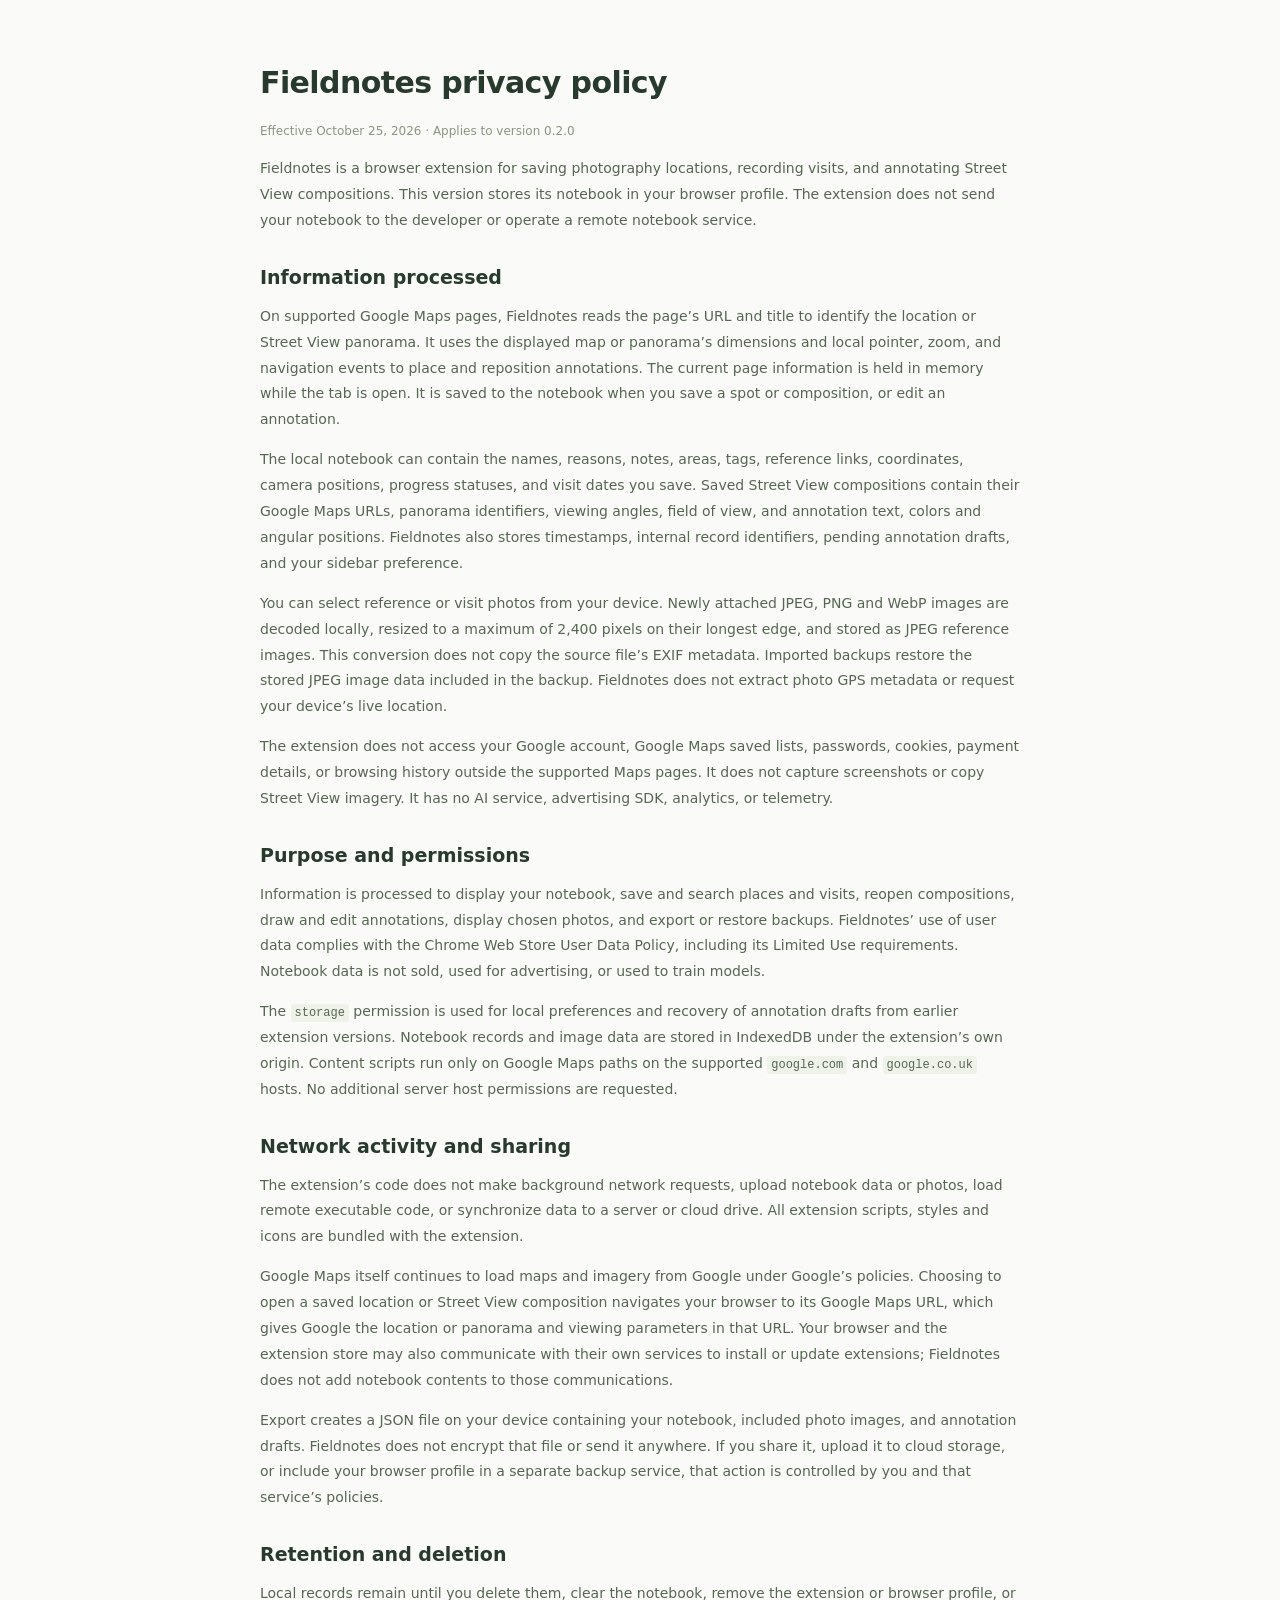
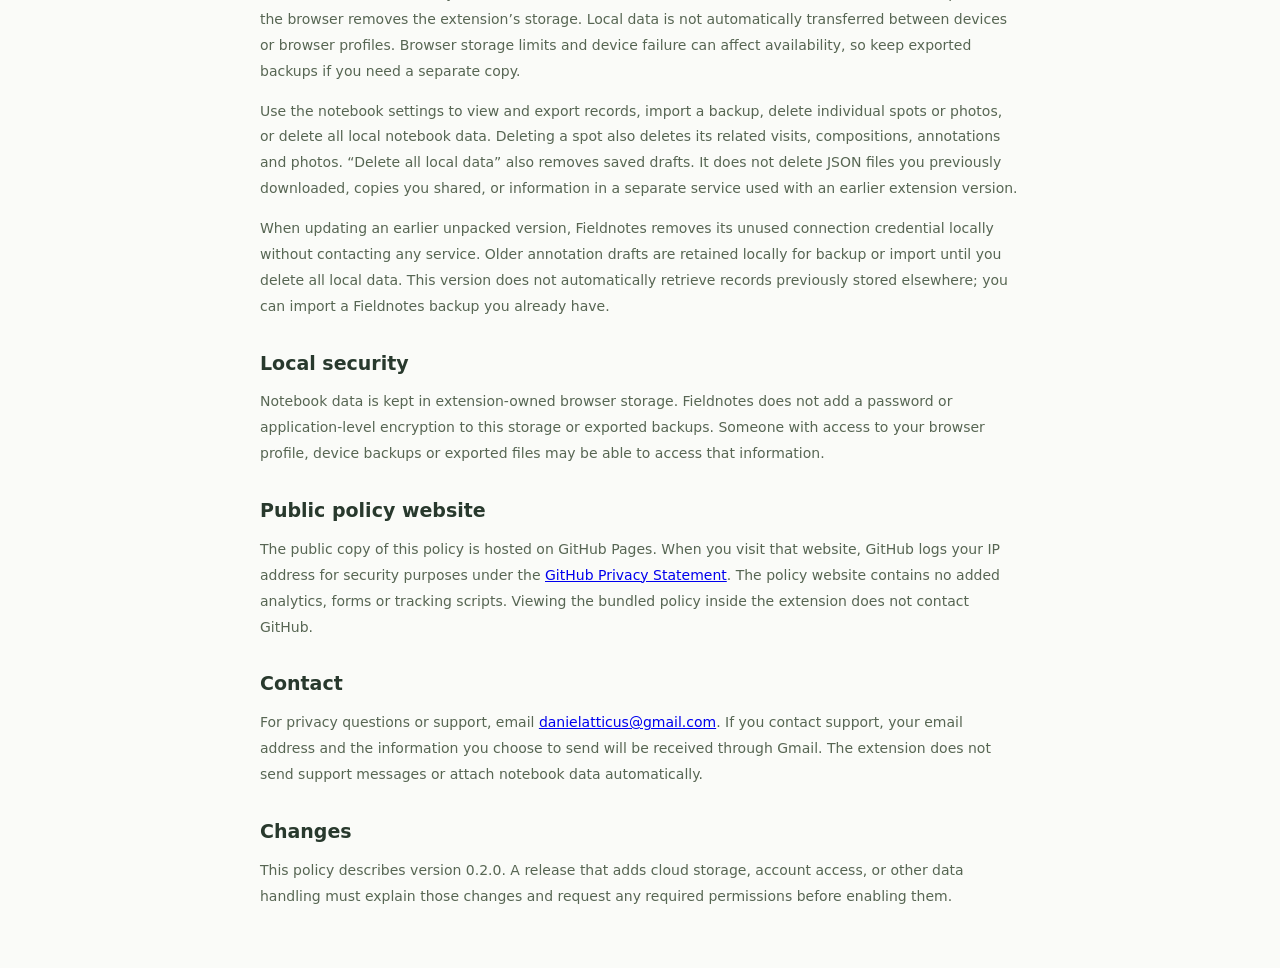
==== index.html @ b9ea6f0a "Publish Fieldnotes privacy policy" ====
<!doctype html>
<html lang="en"><head><meta charset="utf-8"><meta name="viewport" content="width=device-width,initial-scale=1"><title>Fieldnotes privacy policy</title><link rel="stylesheet" href="privacy.css"></head>
<body><main>
<h1>Fieldnotes privacy policy</h1>
<p class="date">Effective October 25, 2026 · Applies to version 0.2.0</p>
<p>Fieldnotes is a browser extension for saving photography locations, recording visits, and annotating Street View compositions. This version stores its notebook in your browser profile. The extension does not send your notebook to the developer or operate a remote notebook service.</p>
<h2>Information processed</h2>
<p>On supported Google Maps pages, Fieldnotes reads the page’s URL and title to identify the location or Street View panorama. It uses the displayed map or panorama’s dimensions and local pointer, zoom, and navigation events to place and reposition annotations. The current page information is held in memory while the tab is open. It is saved to the notebook when you save a spot or composition, or edit an annotation.</p>
<p>The local notebook can contain the names, reasons, notes, areas, tags, reference links, coordinates, camera positions, progress statuses, and visit dates you save. Saved Street View compositions contain their Google Maps URLs, panorama identifiers, viewing angles, field of view, and annotation text, colors and angular positions. Fieldnotes also stores timestamps, internal record identifiers, pending annotation drafts, and your sidebar preference.</p>
<p>You can select reference or visit photos from your device. Newly attached JPEG, PNG and WebP images are decoded locally, resized to a maximum of 2,400 pixels on their longest edge, and stored as JPEG reference images. This conversion does not copy the source file’s EXIF metadata. Imported backups restore the stored JPEG image data included in the backup. Fieldnotes does not extract photo GPS metadata or request your device’s live location.</p>
<p>The extension does not access your Google account, Google Maps saved lists, passwords, cookies, payment details, or browsing history outside the supported Maps pages. It does not capture screenshots or copy Street View imagery. It has no AI service, advertising SDK, analytics, or telemetry.</p>
<h2>Purpose and permissions</h2>
<p>Information is processed to display your notebook, save and search places and visits, reopen compositions, draw and edit annotations, display chosen photos, and export or restore backups. Fieldnotes’ use of user data complies with the Chrome Web Store User Data Policy, including its Limited Use requirements. Notebook data is not sold, used for advertising, or used to train models.</p>
<p>The <code>storage</code> permission is used for local preferences and recovery of annotation drafts from earlier extension versions. Notebook records and image data are stored in IndexedDB under the extension’s own origin. Content scripts run only on Google Maps paths on the supported <code>google.com</code> and <code>google.co.uk</code> hosts. No additional server host permissions are requested.</p>
<h2>Network activity and sharing</h2>
<p>The extension’s code does not make background network requests, upload notebook data or photos, load remote executable code, or synchronize data to a server or cloud drive. All extension scripts, styles and icons are bundled with the extension.</p>
<p>Google Maps itself continues to load maps and imagery from Google under Google’s policies. Choosing to open a saved location or Street View composition navigates your browser to its Google Maps URL, which gives Google the location or panorama and viewing parameters in that URL. Your browser and the extension store may also communicate with their own services to install or update extensions; Fieldnotes does not add notebook contents to those communications.</p>
<p>Export creates a JSON file on your device containing your notebook, included photo images, and annotation drafts. Fieldnotes does not encrypt that file or send it anywhere. If you share it, upload it to cloud storage, or include your browser profile in a separate backup service, that action is controlled by you and that service’s policies.</p>
<h2>Retention and deletion</h2>
<p>Local records remain until you delete them, clear the notebook, remove the extension or browser profile, or the browser removes the extension’s storage. Local data is not automatically transferred between devices or browser profiles. Browser storage limits and device failure can affect availability, so keep exported backups if you need a separate copy.</p>
<p>Use the notebook settings to view and export records, import a backup, delete individual spots or photos, or delete all local notebook data. Deleting a spot also deletes its related visits, compositions, annotations and photos. “Delete all local data” also removes saved drafts. It does not delete JSON files you previously downloaded, copies you shared, or information in a separate service used with an earlier extension version.</p>
<p>When updating an earlier unpacked version, Fieldnotes removes its unused connection credential locally without contacting any service. Older annotation drafts are retained locally for backup or import until you delete all local data. This version does not automatically retrieve records previously stored elsewhere; you can import a Fieldnotes backup you already have.</p>
<h2>Local security</h2>
<p>Notebook data is kept in extension-owned browser storage. Fieldnotes does not add a password or application-level encryption to this storage or exported backups. Someone with access to your browser profile, device backups or exported files may be able to access that information.</p>
<h2>Public policy website</h2>
<p>The public copy of this policy is hosted on GitHub Pages. When you visit that website, GitHub logs your IP address for security purposes under the <a href="https://docs.github.com/en/site-policy/privacy-policies/github-general-privacy-statement">GitHub Privacy Statement</a>. The policy website contains no added analytics, forms or tracking scripts. Viewing the bundled policy inside the extension does not contact GitHub.</p>
<h2>Contact</h2>
<p>For privacy questions or support, email <a href="mailto:danielatticus@gmail.com">danielatticus@gmail.com</a>. If you contact support, your email address and the information you choose to send will be received through Gmail. The extension does not send support messages or attach notebook data automatically.</p>
<h2>Changes</h2>
<p>This policy describes version 0.2.0. A release that adds cloud storage, account access, or other data handling must explain those changes and request any required permissions before enabling them.</p>
</main></body></html>
---- privacy.css ----
:root{font-family:system-ui,-apple-system,sans-serif;color:#28392d;background:#fafbf8}body{margin:0;padding:45px 22px}main{max-width:760px;margin:auto}h1{font-size:30px;letter-spacing:-.6px;font-weight:600}h2{font-size:19px;margin-top:32px;font-weight:600}p{font-size:14px;line-height:1.85;color:#576653}.date{font-size:12px;color:#8a9681}code{font-size:12px;background:#eef2e9;padding:2px 4px;border-radius:3px}
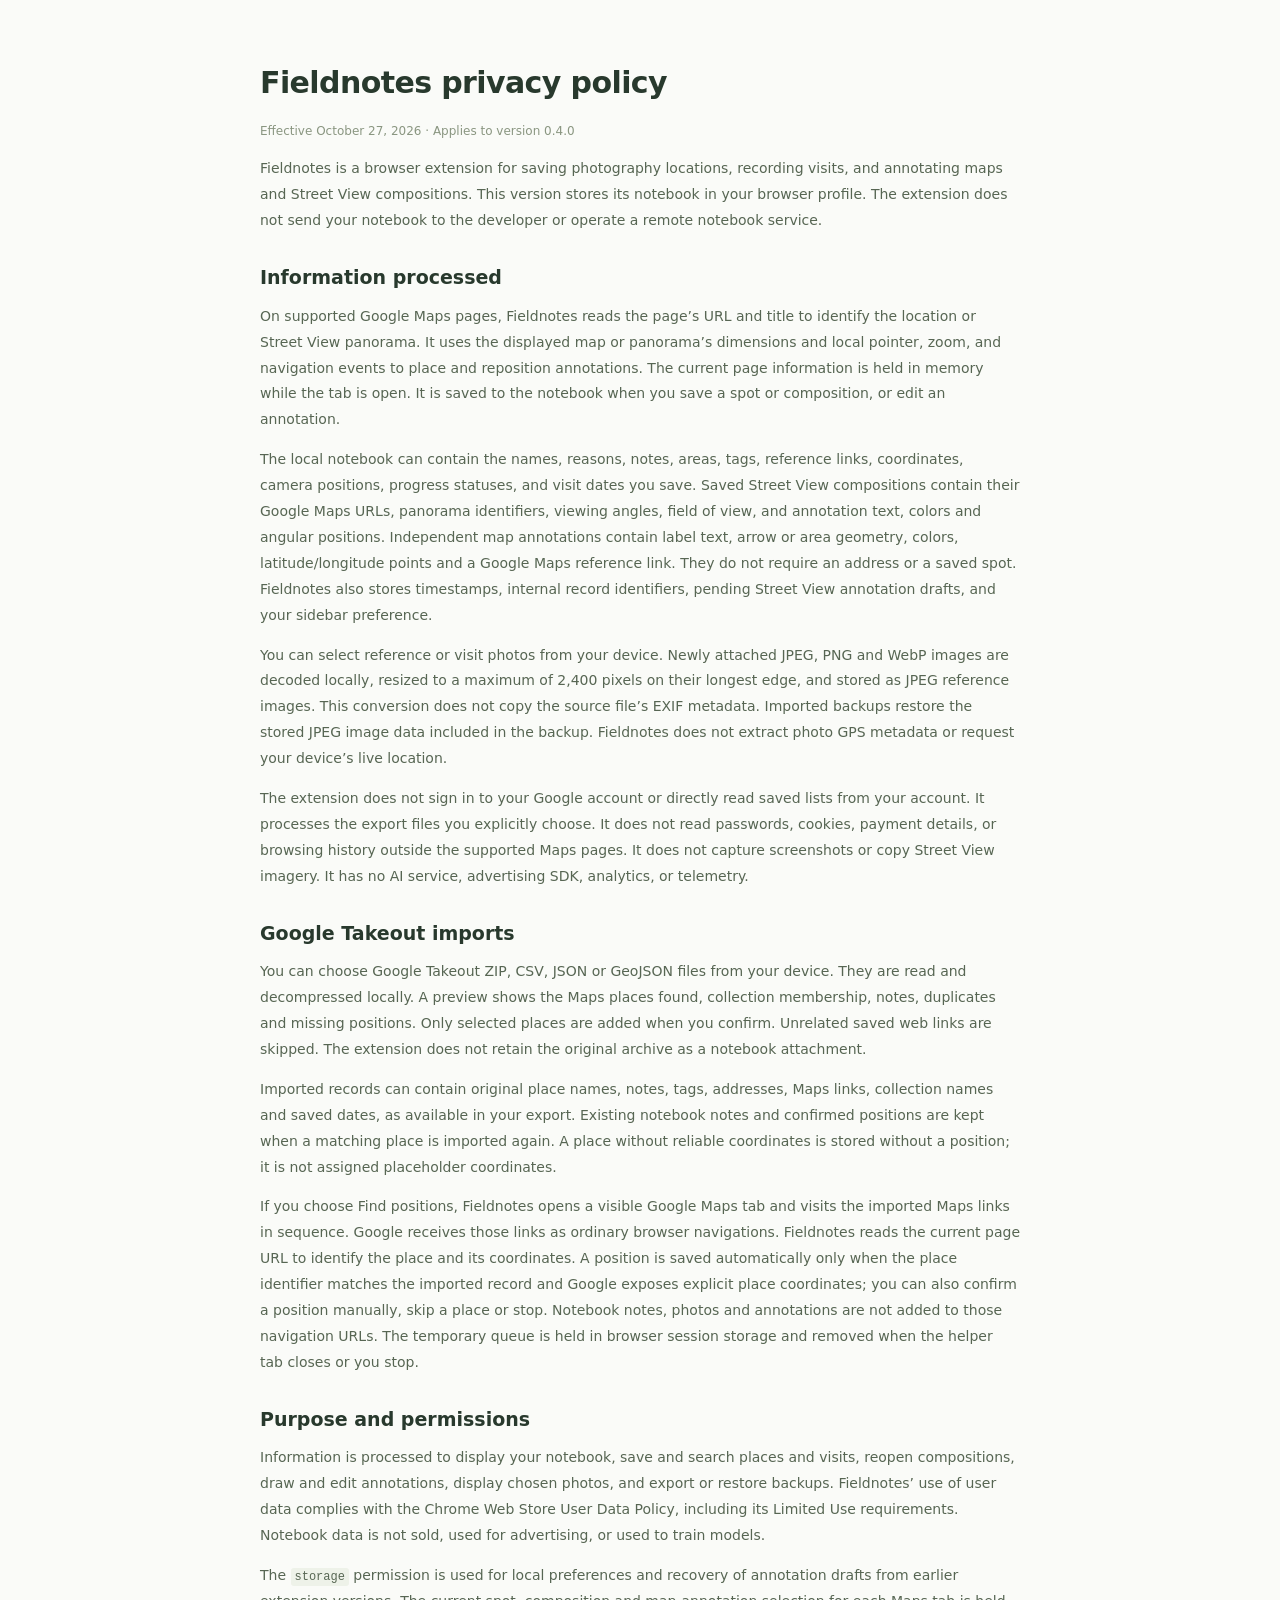
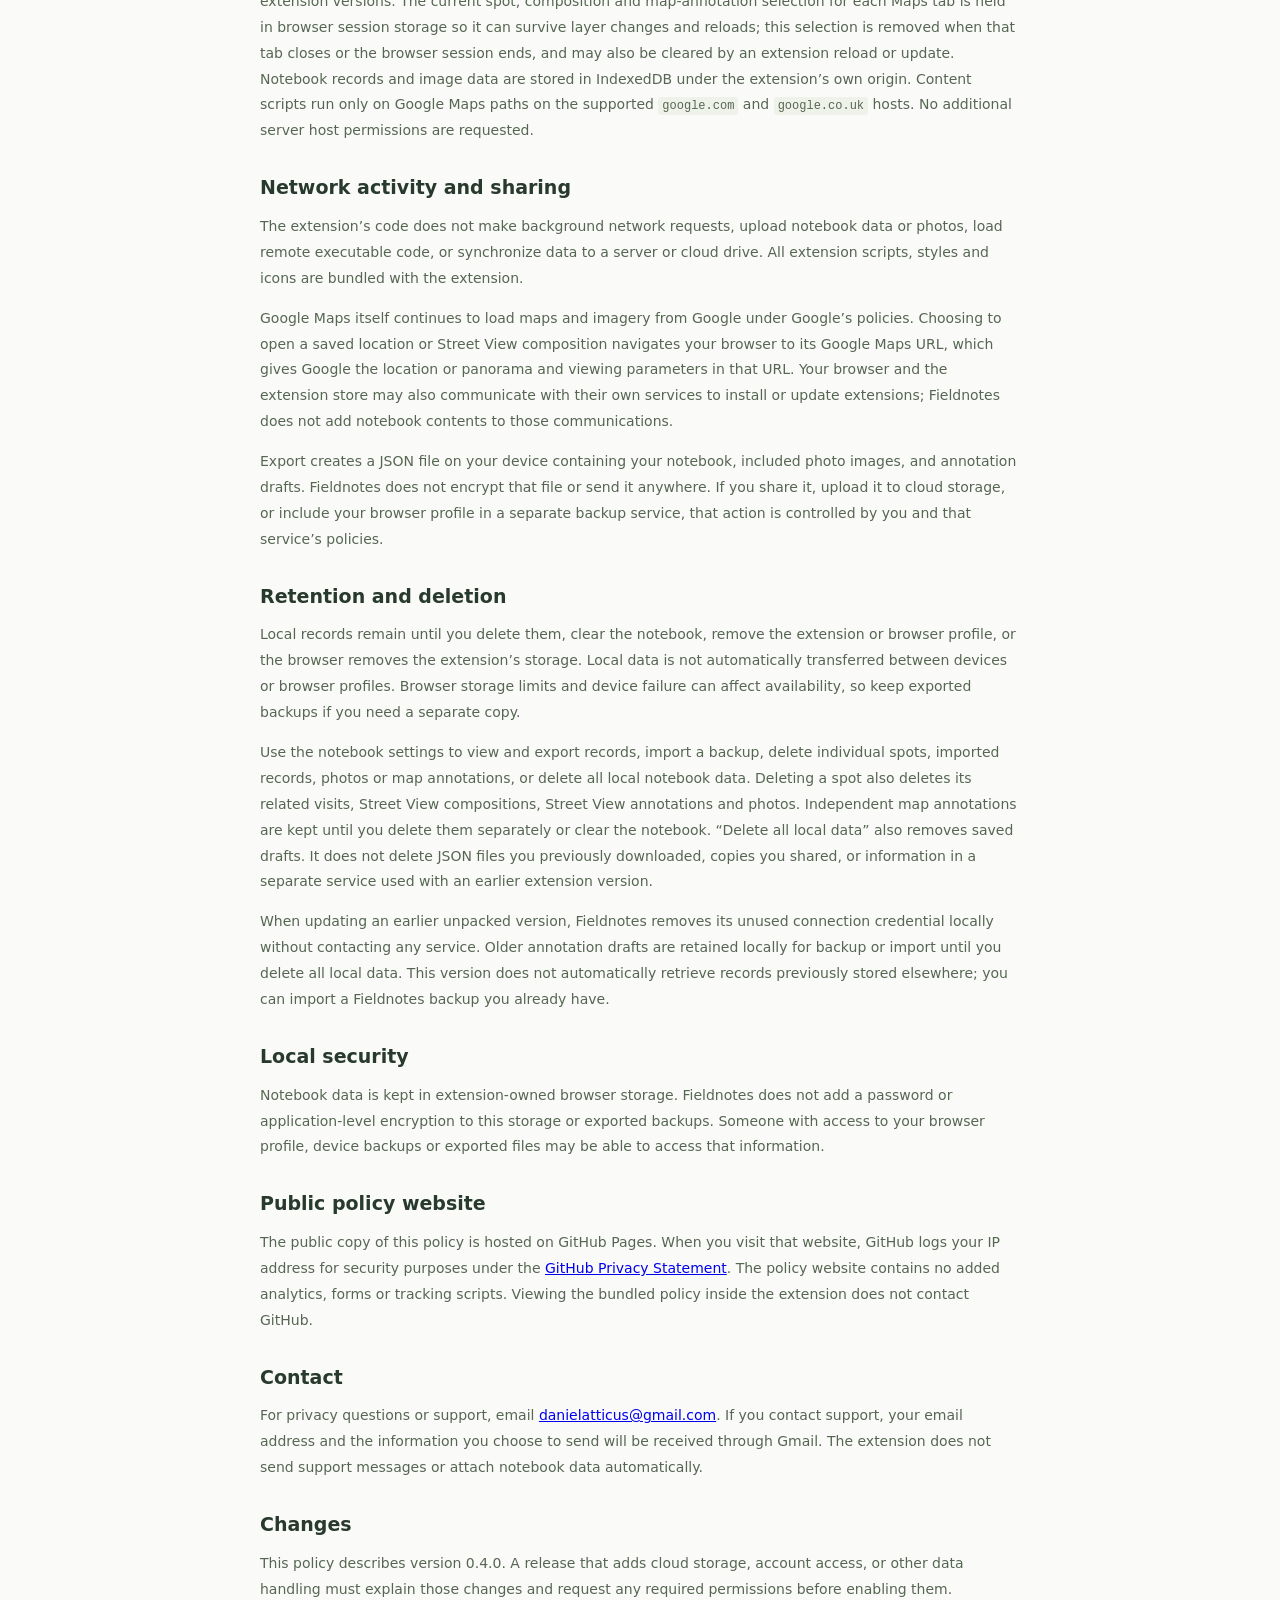
==== commit 90c0f12a: "Update privacy policy for Fieldnotes 0.4.0 imports and map annotations" ====
--- a/index.html
+++ b/index.html
@@ -2,23 +2,27 @@
 <html lang="en"><head><meta charset="utf-8"><meta name="viewport" content="width=device-width,initial-scale=1"><title>Fieldnotes privacy policy</title><link rel="stylesheet" href="privacy.css"></head>
 <body><main>
 <h1>Fieldnotes privacy policy</h1>
-<p class="date">Effective October 25, 2026 · Applies to version 0.2.0</p>
-<p>Fieldnotes is a browser extension for saving photography locations, recording visits, and annotating Street View compositions. This version stores its notebook in your browser profile. The extension does not send your notebook to the developer or operate a remote notebook service.</p>
+<p class="date">Effective October 27, 2026 · Applies to version 0.4.0</p>
+<p>Fieldnotes is a browser extension for saving photography locations, recording visits, and annotating maps and Street View compositions. This version stores its notebook in your browser profile. The extension does not send your notebook to the developer or operate a remote notebook service.</p>
 <h2>Information processed</h2>
 <p>On supported Google Maps pages, Fieldnotes reads the page’s URL and title to identify the location or Street View panorama. It uses the displayed map or panorama’s dimensions and local pointer, zoom, and navigation events to place and reposition annotations. The current page information is held in memory while the tab is open. It is saved to the notebook when you save a spot or composition, or edit an annotation.</p>
-<p>The local notebook can contain the names, reasons, notes, areas, tags, reference links, coordinates, camera positions, progress statuses, and visit dates you save. Saved Street View compositions contain their Google Maps URLs, panorama identifiers, viewing angles, field of view, and annotation text, colors and angular positions. Fieldnotes also stores timestamps, internal record identifiers, pending annotation drafts, and your sidebar preference.</p>
+<p>The local notebook can contain the names, reasons, notes, areas, tags, reference links, coordinates, camera positions, progress statuses, and visit dates you save. Saved Street View compositions contain their Google Maps URLs, panorama identifiers, viewing angles, field of view, and annotation text, colors and angular positions. Independent map annotations contain label text, arrow or area geometry, colors, latitude/longitude points and a Google Maps reference link. They do not require an address or a saved spot. Fieldnotes also stores timestamps, internal record identifiers, pending Street View annotation drafts, and your sidebar preference.</p>
 <p>You can select reference or visit photos from your device. Newly attached JPEG, PNG and WebP images are decoded locally, resized to a maximum of 2,400 pixels on their longest edge, and stored as JPEG reference images. This conversion does not copy the source file’s EXIF metadata. Imported backups restore the stored JPEG image data included in the backup. Fieldnotes does not extract photo GPS metadata or request your device’s live location.</p>
-<p>The extension does not access your Google account, Google Maps saved lists, passwords, cookies, payment details, or browsing history outside the supported Maps pages. It does not capture screenshots or copy Street View imagery. It has no AI service, advertising SDK, analytics, or telemetry.</p>
+<p>The extension does not sign in to your Google account or directly read saved lists from your account. It processes the export files you explicitly choose. It does not read passwords, cookies, payment details, or browsing history outside the supported Maps pages. It does not capture screenshots or copy Street View imagery. It has no AI service, advertising SDK, analytics, or telemetry.</p>
+<h2>Google Takeout imports</h2>
+<p>You can choose Google Takeout ZIP, CSV, JSON or GeoJSON files from your device. They are read and decompressed locally. A preview shows the Maps places found, collection membership, notes, duplicates and missing positions. Only selected places are added when you confirm. Unrelated saved web links are skipped. The extension does not retain the original archive as a notebook attachment.</p>
+<p>Imported records can contain original place names, notes, tags, addresses, Maps links, collection names and saved dates, as available in your export. Existing notebook notes and confirmed positions are kept when a matching place is imported again. A place without reliable coordinates is stored without a position; it is not assigned placeholder coordinates.</p>
+<p>If you choose Find positions, Fieldnotes opens a visible Google Maps tab and visits the imported Maps links in sequence. Google receives those links as ordinary browser navigations. Fieldnotes reads the current page URL to identify the place and its coordinates. A position is saved automatically only when the place identifier matches the imported record and Google exposes explicit place coordinates; you can also confirm a position manually, skip a place or stop. Notebook notes, photos and annotations are not added to those navigation URLs. The temporary queue is held in browser session storage and removed when the helper tab closes or you stop.</p>
 <h2>Purpose and permissions</h2>
 <p>Information is processed to display your notebook, save and search places and visits, reopen compositions, draw and edit annotations, display chosen photos, and export or restore backups. Fieldnotes’ use of user data complies with the Chrome Web Store User Data Policy, including its Limited Use requirements. Notebook data is not sold, used for advertising, or used to train models.</p>
-<p>The <code>storage</code> permission is used for local preferences and recovery of annotation drafts from earlier extension versions. Notebook records and image data are stored in IndexedDB under the extension’s own origin. Content scripts run only on Google Maps paths on the supported <code>google.com</code> and <code>google.co.uk</code> hosts. No additional server host permissions are requested.</p>
+<p>The <code>storage</code> permission is used for local preferences and recovery of annotation drafts from earlier extension versions. The current spot, composition and map-annotation selection for each Maps tab is held in browser session storage so it can survive layer changes and reloads; this selection is removed when that tab closes or the browser session ends, and may also be cleared by an extension reload or update. Notebook records and image data are stored in IndexedDB under the extension’s own origin. Content scripts run only on Google Maps paths on the supported <code>google.com</code> and <code>google.co.uk</code> hosts. No additional server host permissions are requested.</p>
 <h2>Network activity and sharing</h2>
 <p>The extension’s code does not make background network requests, upload notebook data or photos, load remote executable code, or synchronize data to a server or cloud drive. All extension scripts, styles and icons are bundled with the extension.</p>
 <p>Google Maps itself continues to load maps and imagery from Google under Google’s policies. Choosing to open a saved location or Street View composition navigates your browser to its Google Maps URL, which gives Google the location or panorama and viewing parameters in that URL. Your browser and the extension store may also communicate with their own services to install or update extensions; Fieldnotes does not add notebook contents to those communications.</p>
 <p>Export creates a JSON file on your device containing your notebook, included photo images, and annotation drafts. Fieldnotes does not encrypt that file or send it anywhere. If you share it, upload it to cloud storage, or include your browser profile in a separate backup service, that action is controlled by you and that service’s policies.</p>
 <h2>Retention and deletion</h2>
 <p>Local records remain until you delete them, clear the notebook, remove the extension or browser profile, or the browser removes the extension’s storage. Local data is not automatically transferred between devices or browser profiles. Browser storage limits and device failure can affect availability, so keep exported backups if you need a separate copy.</p>
-<p>Use the notebook settings to view and export records, import a backup, delete individual spots or photos, or delete all local notebook data. Deleting a spot also deletes its related visits, compositions, annotations and photos. “Delete all local data” also removes saved drafts. It does not delete JSON files you previously downloaded, copies you shared, or information in a separate service used with an earlier extension version.</p>
+<p>Use the notebook settings to view and export records, import a backup, delete individual spots, imported records, photos or map annotations, or delete all local notebook data. Deleting a spot also deletes its related visits, Street View compositions, Street View annotations and photos. Independent map annotations are kept until you delete them separately or clear the notebook. “Delete all local data” also removes saved drafts. It does not delete JSON files you previously downloaded, copies you shared, or information in a separate service used with an earlier extension version.</p>
 <p>When updating an earlier unpacked version, Fieldnotes removes its unused connection credential locally without contacting any service. Older annotation drafts are retained locally for backup or import until you delete all local data. This version does not automatically retrieve records previously stored elsewhere; you can import a Fieldnotes backup you already have.</p>
 <h2>Local security</h2>
 <p>Notebook data is kept in extension-owned browser storage. Fieldnotes does not add a password or application-level encryption to this storage or exported backups. Someone with access to your browser profile, device backups or exported files may be able to access that information.</p>
@@ -27,5 +31,5 @@
 <h2>Contact</h2>
 <p>For privacy questions or support, email <a href="mailto:danielatticus@gmail.com">danielatticus@gmail.com</a>. If you contact support, your email address and the information you choose to send will be received through Gmail. The extension does not send support messages or attach notebook data automatically.</p>
 <h2>Changes</h2>
-<p>This policy describes version 0.2.0. A release that adds cloud storage, account access, or other data handling must explain those changes and request any required permissions before enabling them.</p>
+<p>This policy describes version 0.4.0. A release that adds cloud storage, account access, or other data handling must explain those changes and request any required permissions before enabling them.</p>
 </main></body></html>
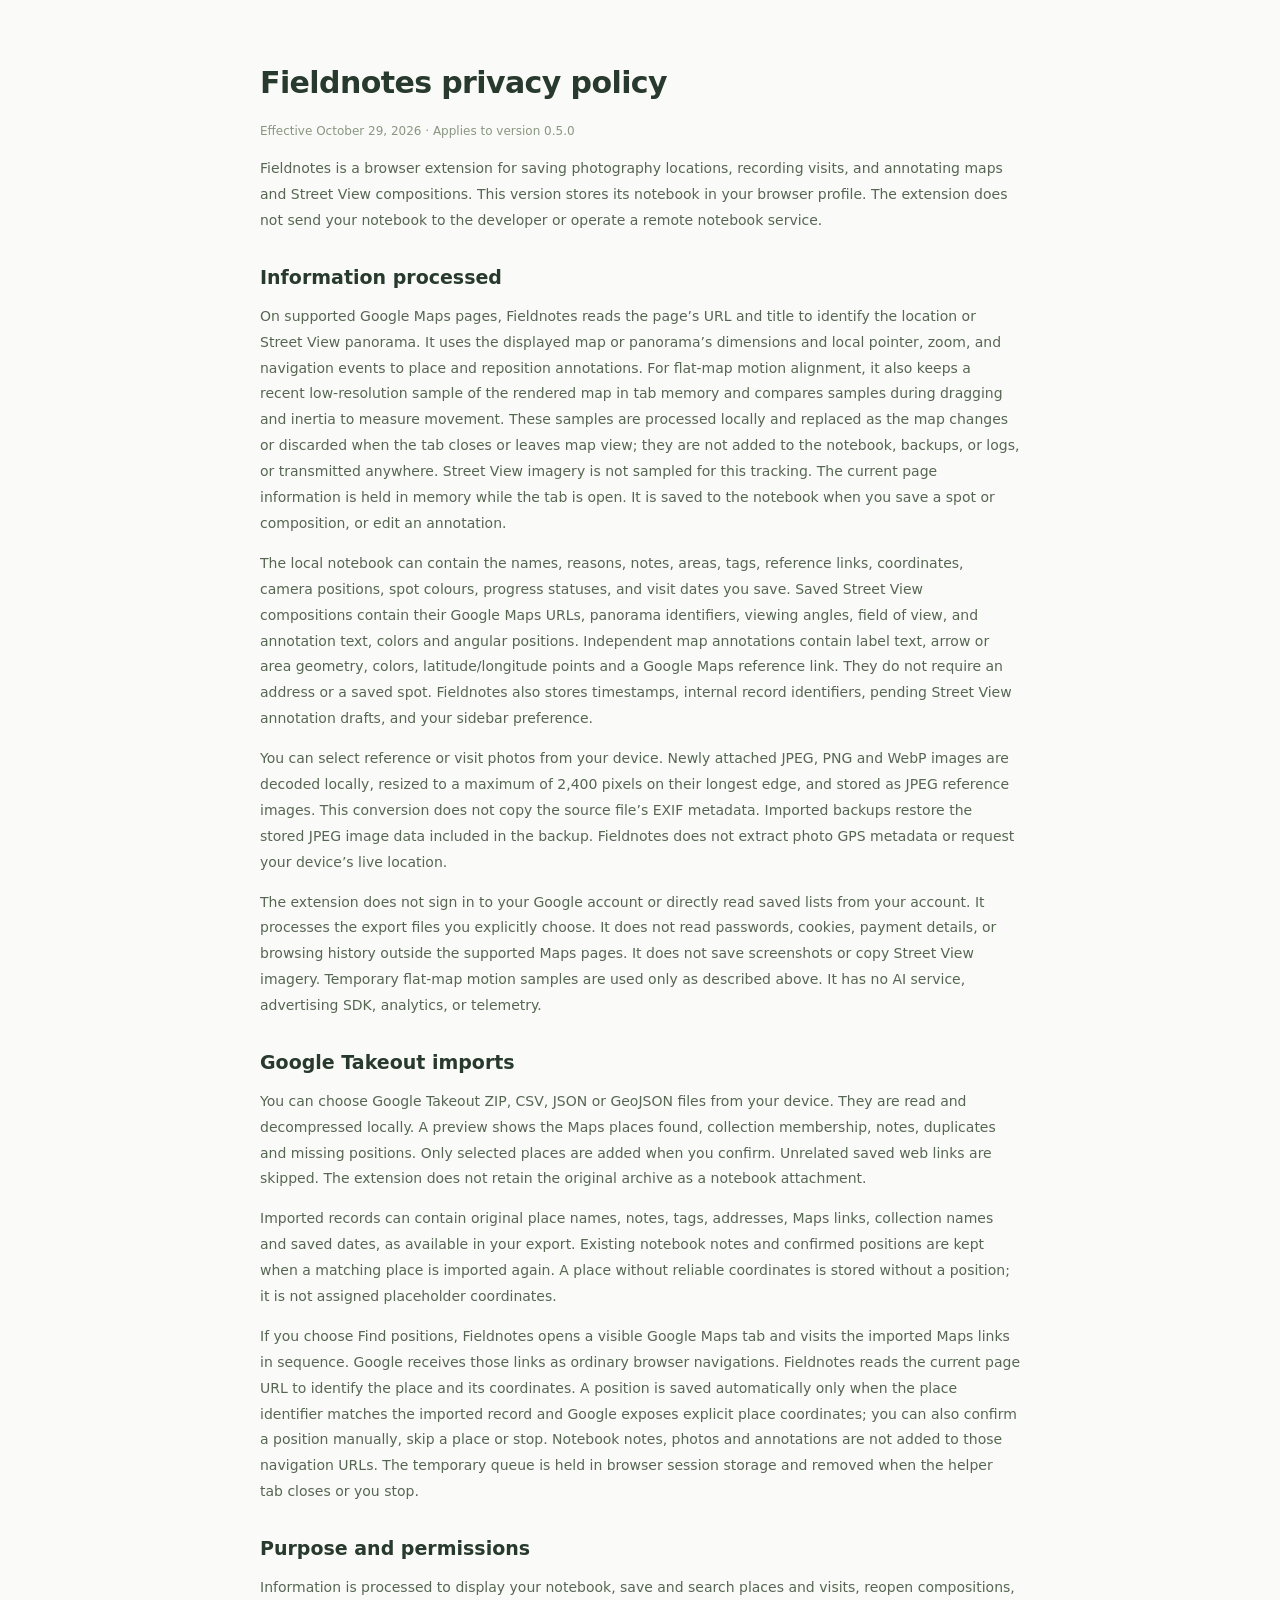
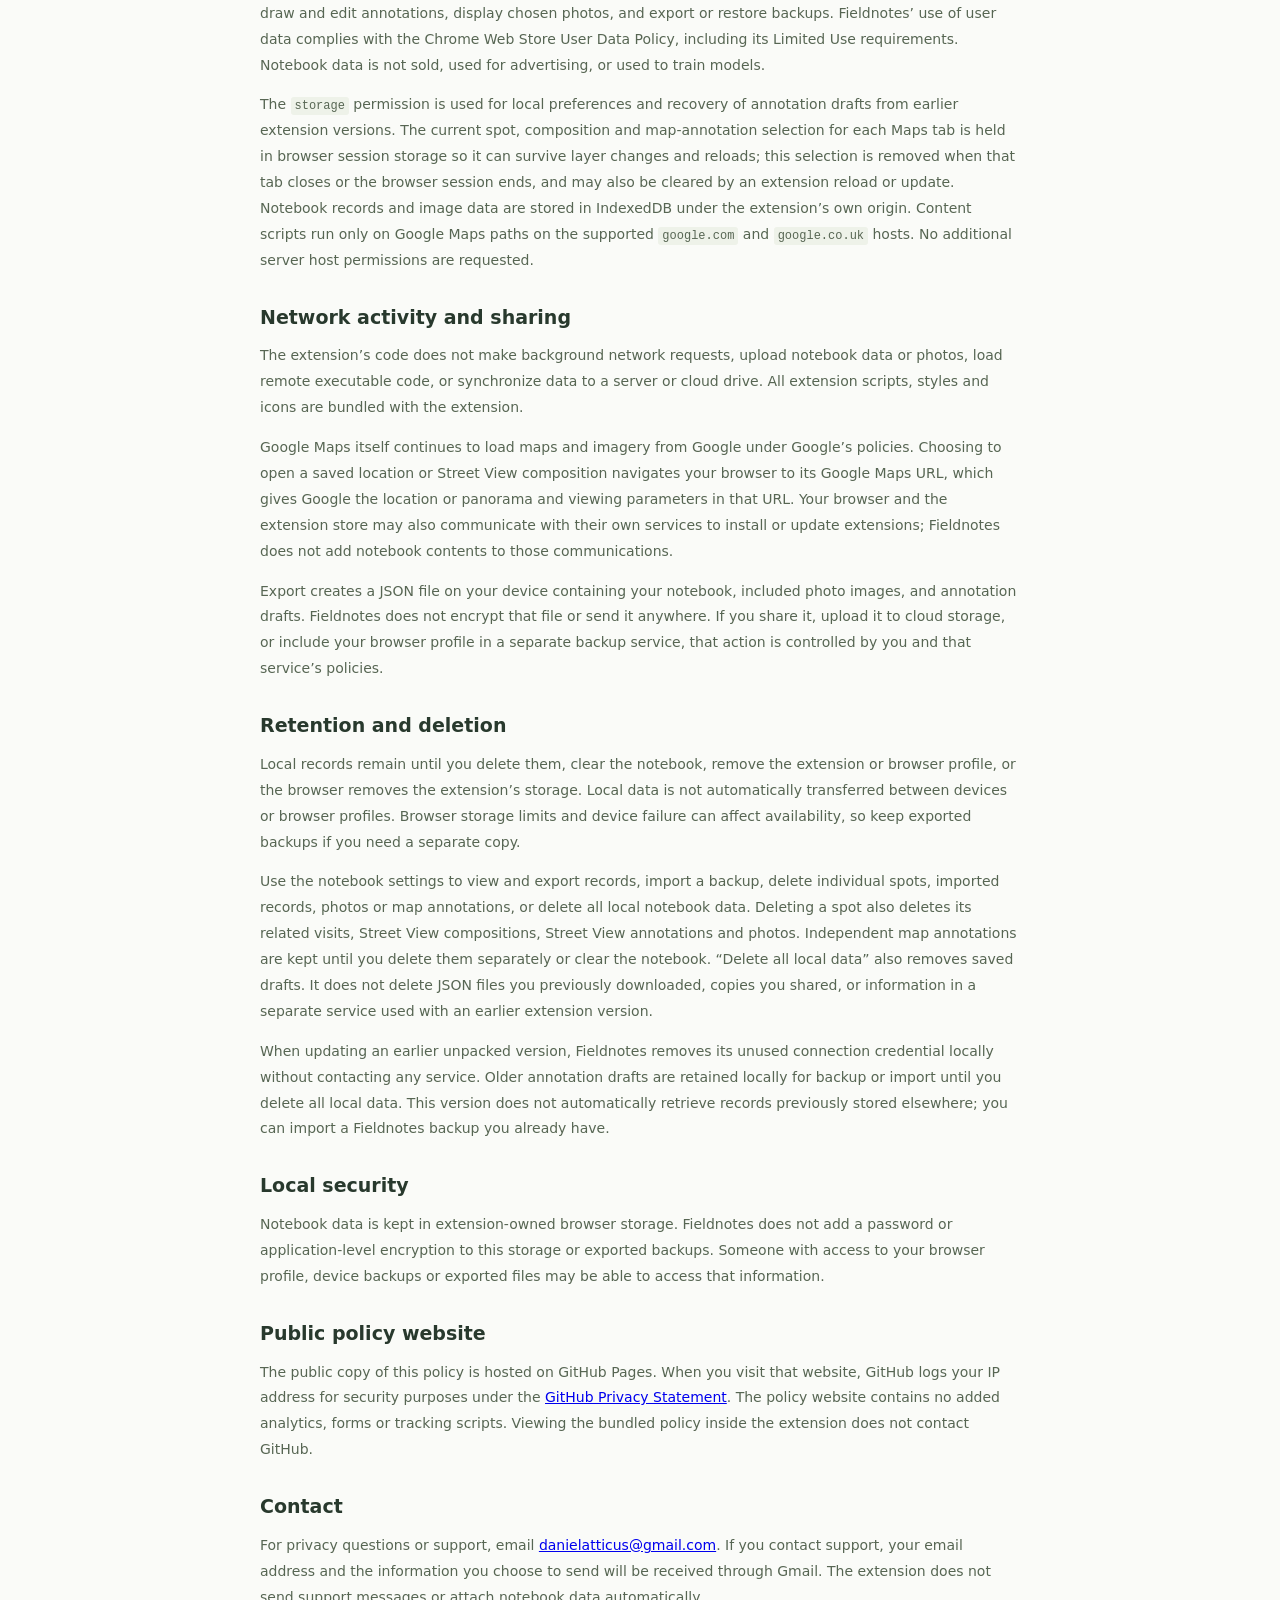
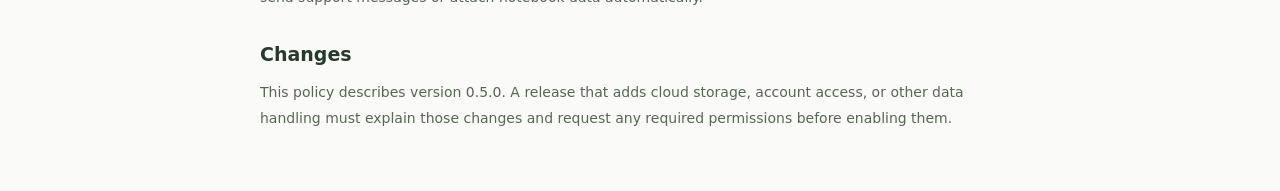
==== commit bc54ce35: "Update privacy policy for Fieldnotes 0.5.0" ====
--- a/index.html
+++ b/index.html
@@ -2,13 +2,13 @@
 <html lang="en"><head><meta charset="utf-8"><meta name="viewport" content="width=device-width,initial-scale=1"><title>Fieldnotes privacy policy</title><link rel="stylesheet" href="privacy.css"></head>
 <body><main>
 <h1>Fieldnotes privacy policy</h1>
-<p class="date">Effective October 27, 2026 · Applies to version 0.4.0</p>
+<p class="date">Effective October 29, 2026 · Applies to version 0.5.0</p>
 <p>Fieldnotes is a browser extension for saving photography locations, recording visits, and annotating maps and Street View compositions. This version stores its notebook in your browser profile. The extension does not send your notebook to the developer or operate a remote notebook service.</p>
 <h2>Information processed</h2>
-<p>On supported Google Maps pages, Fieldnotes reads the page’s URL and title to identify the location or Street View panorama. It uses the displayed map or panorama’s dimensions and local pointer, zoom, and navigation events to place and reposition annotations. The current page information is held in memory while the tab is open. It is saved to the notebook when you save a spot or composition, or edit an annotation.</p>
-<p>The local notebook can contain the names, reasons, notes, areas, tags, reference links, coordinates, camera positions, progress statuses, and visit dates you save. Saved Street View compositions contain their Google Maps URLs, panorama identifiers, viewing angles, field of view, and annotation text, colors and angular positions. Independent map annotations contain label text, arrow or area geometry, colors, latitude/longitude points and a Google Maps reference link. They do not require an address or a saved spot. Fieldnotes also stores timestamps, internal record identifiers, pending Street View annotation drafts, and your sidebar preference.</p>
+<p>On supported Google Maps pages, Fieldnotes reads the page’s URL and title to identify the location or Street View panorama. It uses the displayed map or panorama’s dimensions and local pointer, zoom, and navigation events to place and reposition annotations. For flat-map motion alignment, it also keeps a recent low-resolution sample of the rendered map in tab memory and compares samples during dragging and inertia to measure movement. These samples are processed locally and replaced as the map changes or discarded when the tab closes or leaves map view; they are not added to the notebook, backups, or logs, or transmitted anywhere. Street View imagery is not sampled for this tracking. The current page information is held in memory while the tab is open. It is saved to the notebook when you save a spot or composition, or edit an annotation.</p>
+<p>The local notebook can contain the names, reasons, notes, areas, tags, reference links, coordinates, camera positions, spot colours, progress statuses, and visit dates you save. Saved Street View compositions contain their Google Maps URLs, panorama identifiers, viewing angles, field of view, and annotation text, colors and angular positions. Independent map annotations contain label text, arrow or area geometry, colors, latitude/longitude points and a Google Maps reference link. They do not require an address or a saved spot. Fieldnotes also stores timestamps, internal record identifiers, pending Street View annotation drafts, and your sidebar preference.</p>
 <p>You can select reference or visit photos from your device. Newly attached JPEG, PNG and WebP images are decoded locally, resized to a maximum of 2,400 pixels on their longest edge, and stored as JPEG reference images. This conversion does not copy the source file’s EXIF metadata. Imported backups restore the stored JPEG image data included in the backup. Fieldnotes does not extract photo GPS metadata or request your device’s live location.</p>
-<p>The extension does not sign in to your Google account or directly read saved lists from your account. It processes the export files you explicitly choose. It does not read passwords, cookies, payment details, or browsing history outside the supported Maps pages. It does not capture screenshots or copy Street View imagery. It has no AI service, advertising SDK, analytics, or telemetry.</p>
+<p>The extension does not sign in to your Google account or directly read saved lists from your account. It processes the export files you explicitly choose. It does not read passwords, cookies, payment details, or browsing history outside the supported Maps pages. It does not save screenshots or copy Street View imagery. Temporary flat-map motion samples are used only as described above. It has no AI service, advertising SDK, analytics, or telemetry.</p>
 <h2>Google Takeout imports</h2>
 <p>You can choose Google Takeout ZIP, CSV, JSON or GeoJSON files from your device. They are read and decompressed locally. A preview shows the Maps places found, collection membership, notes, duplicates and missing positions. Only selected places are added when you confirm. Unrelated saved web links are skipped. The extension does not retain the original archive as a notebook attachment.</p>
 <p>Imported records can contain original place names, notes, tags, addresses, Maps links, collection names and saved dates, as available in your export. Existing notebook notes and confirmed positions are kept when a matching place is imported again. A place without reliable coordinates is stored without a position; it is not assigned placeholder coordinates.</p>
@@ -31,5 +31,5 @@
 <h2>Contact</h2>
 <p>For privacy questions or support, email <a href="mailto:danielatticus@gmail.com">danielatticus@gmail.com</a>. If you contact support, your email address and the information you choose to send will be received through Gmail. The extension does not send support messages or attach notebook data automatically.</p>
 <h2>Changes</h2>
-<p>This policy describes version 0.4.0. A release that adds cloud storage, account access, or other data handling must explain those changes and request any required permissions before enabling them.</p>
+<p>This policy describes version 0.5.0. A release that adds cloud storage, account access, or other data handling must explain those changes and request any required permissions before enabling them.</p>
 </main></body></html>
